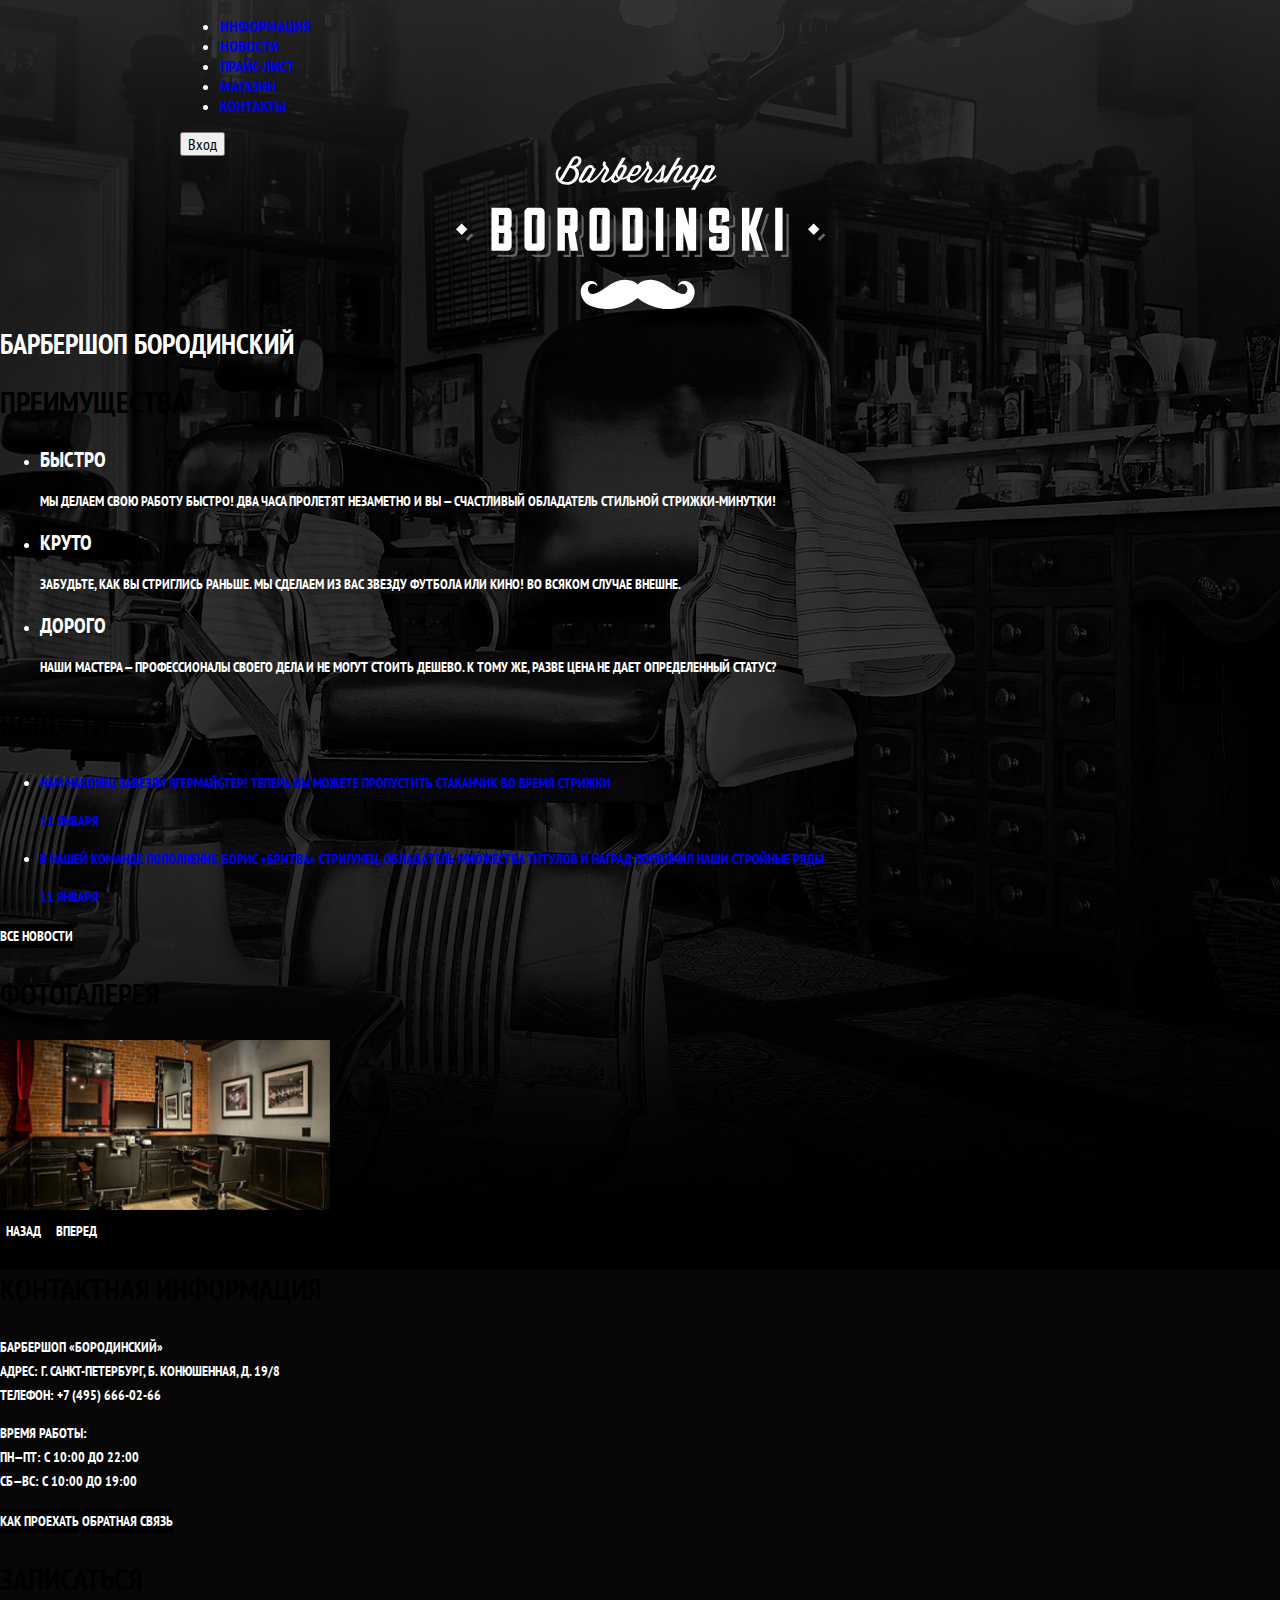
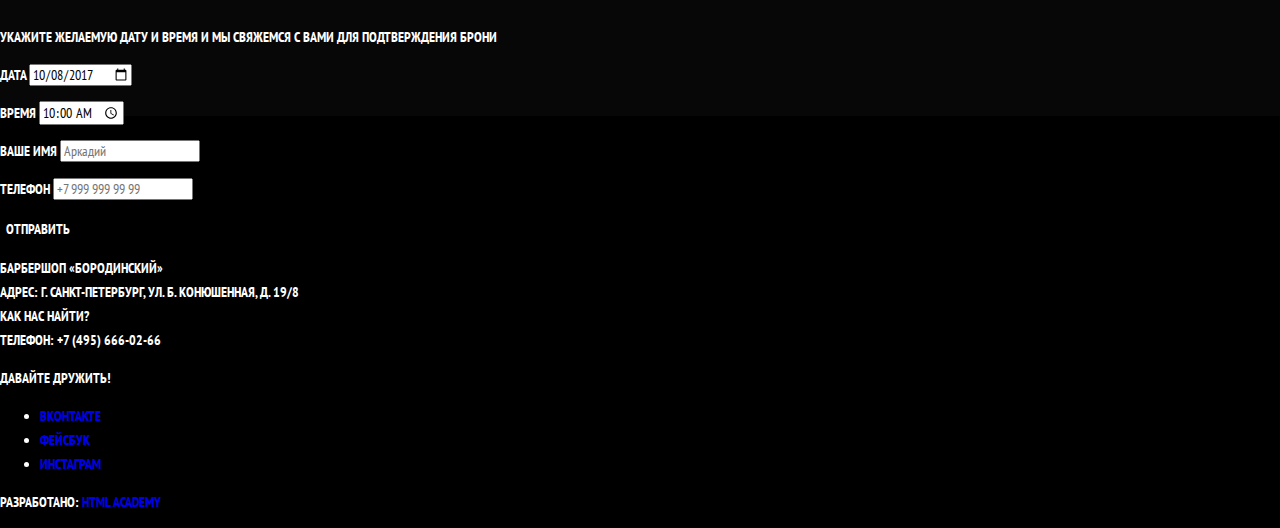
==== index.html @ 736f993c "Dont do anything almost" ====
<!DOCTYPE html>
<html lang="ru">

<head>
  <meta charset="UTF-8">
  <meta http-equiv="X-UA-Compatible" content="IE=edge">
  <meta name="viewport" content="width=device-width, initial-scale=1.0">
  <title>Барбершоп</title>
  <link rel="stylesheet" href="css/normalize.css">
  <link rel="stylesheet" href="css/fonts.css">
  <link rel="stylesheet" href="css/style.css">
</head>

<body>
  <header class="header">
    <nav class="nav">
      <a href="#" class="logo header__logo">
        <img src="img/index-logo.svg" alt="Логотип Бородинский" width="371" height="153">
      </a>
      <div class="header__wrapper">
        <div class="container">
          <ul class="nav__list">
            <li class="nav__item"><a href="#">Информация</a></li>
            <li class="nav__item"><a href="#">Новости</a></li>
            <li class="nav__item"><a href="#">Прайс-лист</a></li>
            <li class="nav__item"><a href="#">Магазин</a></li>
            <li class="nav__item"><a href="#">Контакты</a></li>
          </ul>
          <div class="enter">
            <button class="enter__button" type="button">Вход</button>
          </div>
        </div>
      </div>
    </nav>
  </header>

  <main>
    <h1>Барбершоп Бородинский</h1>
    <section class="advantages">
      <h2 class="title advantages__title">Преимущества</h2>
      <ul class="advantages__list">
        <li class="advantages__item">
          <h2 class="advantages__list-title">Быстро</h2>
          <p class="advantages__text">Мы делаем свою работу быстро! Два часа пролетят незаметно и вы — счастливый
            обладатель стильной стрижки-минутки! </p>
        </li>
        <li class="advantages__item">
          <h2 class="advantages__list-title">Круто</h2>
          <p class="advantages__text">Забудьте, как вы стриглись раньше. Мы сделаем из вас звезду футбола или кино! Во
            всяком случае внешне.</p>
        </li>
        <li class="advantages__item">
          <h2 class="advantages__list-title">Дорого</h2>
          <p class="advantages__text">Наши мастера — профессионалы своего дела и не могут стоить дешево. К тому же,
            разве цена
            не дает определенный статус? </p>
        </li>
      </ul>
    </section>
    <div class="wrapper">
      <section class="news">
        <h2 class="title news__title">Новости</h2>
        <ul class="news__list">
          <li class="news__item">
            <a href="#" class="news__link">
              <p>Нам наконец завезли ягермайстер! Теперь вы можете пропустить стаканчик во время стрижки</p>
              <time datetime="2022-01-11">11 Января</time>
            </a>
          </li>
          <li class="news__item">
            <a href="#" class="news__link">
              <p>В нашей команде пополнение, борис «бритва» стригунец, обладaтель множества титулов и наград пополнил
                наши стройные ряды</p>
              <time datetime="2022-01-11">11 Января</time>
            </a>
          </li>
        </ul>
        <a href="#" class="news__button button">Все новости</a>
      </section>

      <section class="photo">
        <h2 class="title photo__title">Фотогалерея</h2>
        <div class="photo__image">
          <img src="img/photo.jpg" alt="1-фотография" width="330" height="170">
        </div>
        <div class="photo__buttons">
          <button class="button">Назад</button>
          <button class="button">Вперед</button>
        </div>
      </section>
    </div>

    <div class="wrapper">
      <section class="contacts">
        <h2 class="title contacts__title">Контактная информация</h2>
        <p class="contacts__address">
          барбершоп «бородинский» <br>
          адрес: г. санкт-петербург, б. конюшенная, д. 19/8 <br>
          телефон: +7 (495) 666-02-66 <br>
        </p>
        <p class="contacts__time">
          время работы: <br>
          пн—пт: с 10:00 до 22:00 <br>
          сб—вс: с 10:00 до 19:00 <br>
        </p>
        <div class="contacts__buttons">
          <a href="#" class="button">Как проехать</a>
          <a href="#" class="button">Обратная связь</a>
        </div>
      </section>

      <section class="sign">
        <h2 class="title sign__title">Записаться</h2>
        <p class="sign__text">укажите желаемую дату и время и мы свяжемся
          с вами для подтверждения брони</p>
        <form class="sign__form" action="#" method="post">
          <p class="sign__date">
            <label for="sign-date">Дата</label>
            <input id="sign-date" type="date" value="2017-10-08" name="date">
          </p>
          <p class="sign__time">
            <label for="sign-time">Время</label>
            <input id="sign-time" type="time" value="10:00" name="time">
          </p>
          <p class="sign__name">
            <label for="sign-name">Ваше имя</label>
            <input id="sign-name" type="text" value="" placeholder="Аркадий" name="name">
          </p>
          <p class="sign__phone">
            <label for="sign-phone">Телефон</label>
            <input id="sign-phone" type="tel" value="" placeholder="+7 999 999 99 99" name="phone">
          </p>

        </form>
        <button class="sign__button button" type="submit">Отправить</button>
      </section>
    </div>
  </main>

  <footer class="main-foot">
    <p class="main-foot__address">
      барбершоп «бородинский»<br>
      адрес: г. санкт-петербург, ул. б. конюшенная, д. 19/8<br>
      как нас найти?<br>
      телефон: +7 (495) 666-02-66
    </p>

    <div class="main-foot__social">
      <p>Давайте дружить!</p>
      <ul class="social">
        <li class="social__item"><a href="#">Вконтакте</a></li>
        <li class="social__item"><a href="#">Фейсбук</a></li>
        <li class="social__item"><a href="#">Инстаграм</a></li>
      </ul>
    </div>

    <p class="main-foot__made">
      <span>Разработано:</span>
      <a href="#">Html academy</a>
    </p>
  </footer>
</body>

</html>
---- css/fonts.css ----
/* pt-sans-narrow-regular - latin_cyrillic */
@font-face {
  font-family: 'PT Sans Narrow';
  font-style: normal;
  font-weight: 400;
  src: local(''),
       url('../fonts/pt-sans-narrow-v17-latin_cyrillic-regular.woff2') format('woff2'), /* Chrome 26+, Opera 23+, Firefox 39+ */
       url('../fonts/pt-sans-narrow-v17-latin_cyrillic-regular.woff') format('woff'); /* Chrome 6+, Firefox 3.6+, IE 9+, Safari 5.1+ */
}

/* pt-sans-narrow-700 - latin_cyrillic */
@font-face {
  font-family: 'PT Sans Narrow';
  font-style: normal;
  font-weight: 700;
  src: local(''),
       url('../fonts/pt-sans-narrow-v17-latin_cyrillic-700.woff2') format('woff2'), /* Chrome 26+, Opera 23+, Firefox 39+ */
       url('../fonts/pt-sans-narrow-v17-latin_cyrillic-700.woff') format('woff'); /* Chrome 6+, Firefox 3.6+, IE 9+, Safari 5.1+ */
}

/* roboto-regular - latin_cyrillic */
@font-face {
  font-family: 'Roboto';
  font-style: normal;
  font-weight: 400;
  src: local(''),
       url('../fonts/roboto-v30-latin_cyrillic-regular.woff2') format('woff2'), /* Chrome 26+, Opera 23+, Firefox 39+ */
       url('../fonts/roboto-v30-latin_cyrillic-regular.woff') format('woff'); /* Chrome 6+, Firefox 3.6+, IE 9+, Safari 5.1+ */
}
---- css/style.css ----
html {
  box-sizing: border-box;
}

*,
*::after,
*::before {
  box-sizing: inherit;
}

img {
  max-width: 100%;
}

.visually-hidden {
  position: absolute;
  width: 1px;
  height: 1px;
  margin: -1px;
  border: 0;
  padding: 0;
  white-space: nowrap;
  clip-path: inset(100%);
  clip: rect(0 0 0 0);
  overflow: hidden;
}

body {
  padding: 0;
  margin: 0;

  font-family: "PT Sans Narrow", Arial, sans-serif;
  font-weight: 700;
  text-transform: uppercase;
  font-size: 14px;
  line-height: 24px;
  color: #ffffff;
  
  background-color: #000000;
  background-image: url('../img/bg.jpg');
  background-repeat: no-repeat;
  background-position: top center;
}

.button {
  color: #ffffff;
  background-color: #000000;
  text-align: center;
  vertical-align: middle;
  display: inline-block;

  font: inherit;
  text-transform: uppercase;
  border: none;

  transition: 0.2s;
}

.button:active,
.button:hover,
.button:focus {
  background-color: #663D15;
}

a {
  text-decoration: none;
}

.title {
  font-size: 30px;
  line-height: 42px;
  color: #000000;
}

.container {
  width: 940px;
  margin: 0 auto;
  padding: 0 10px;
}

.nav {
  display: flex;
  flex-direction: column;
  width: 100%;
  align-items: center;

  color: #ffffff;
  font-size: 16px;
  line-height: 20px;
}

.logo {
  order: 1;
}

.header__wrapper {
  width: 100%;
}
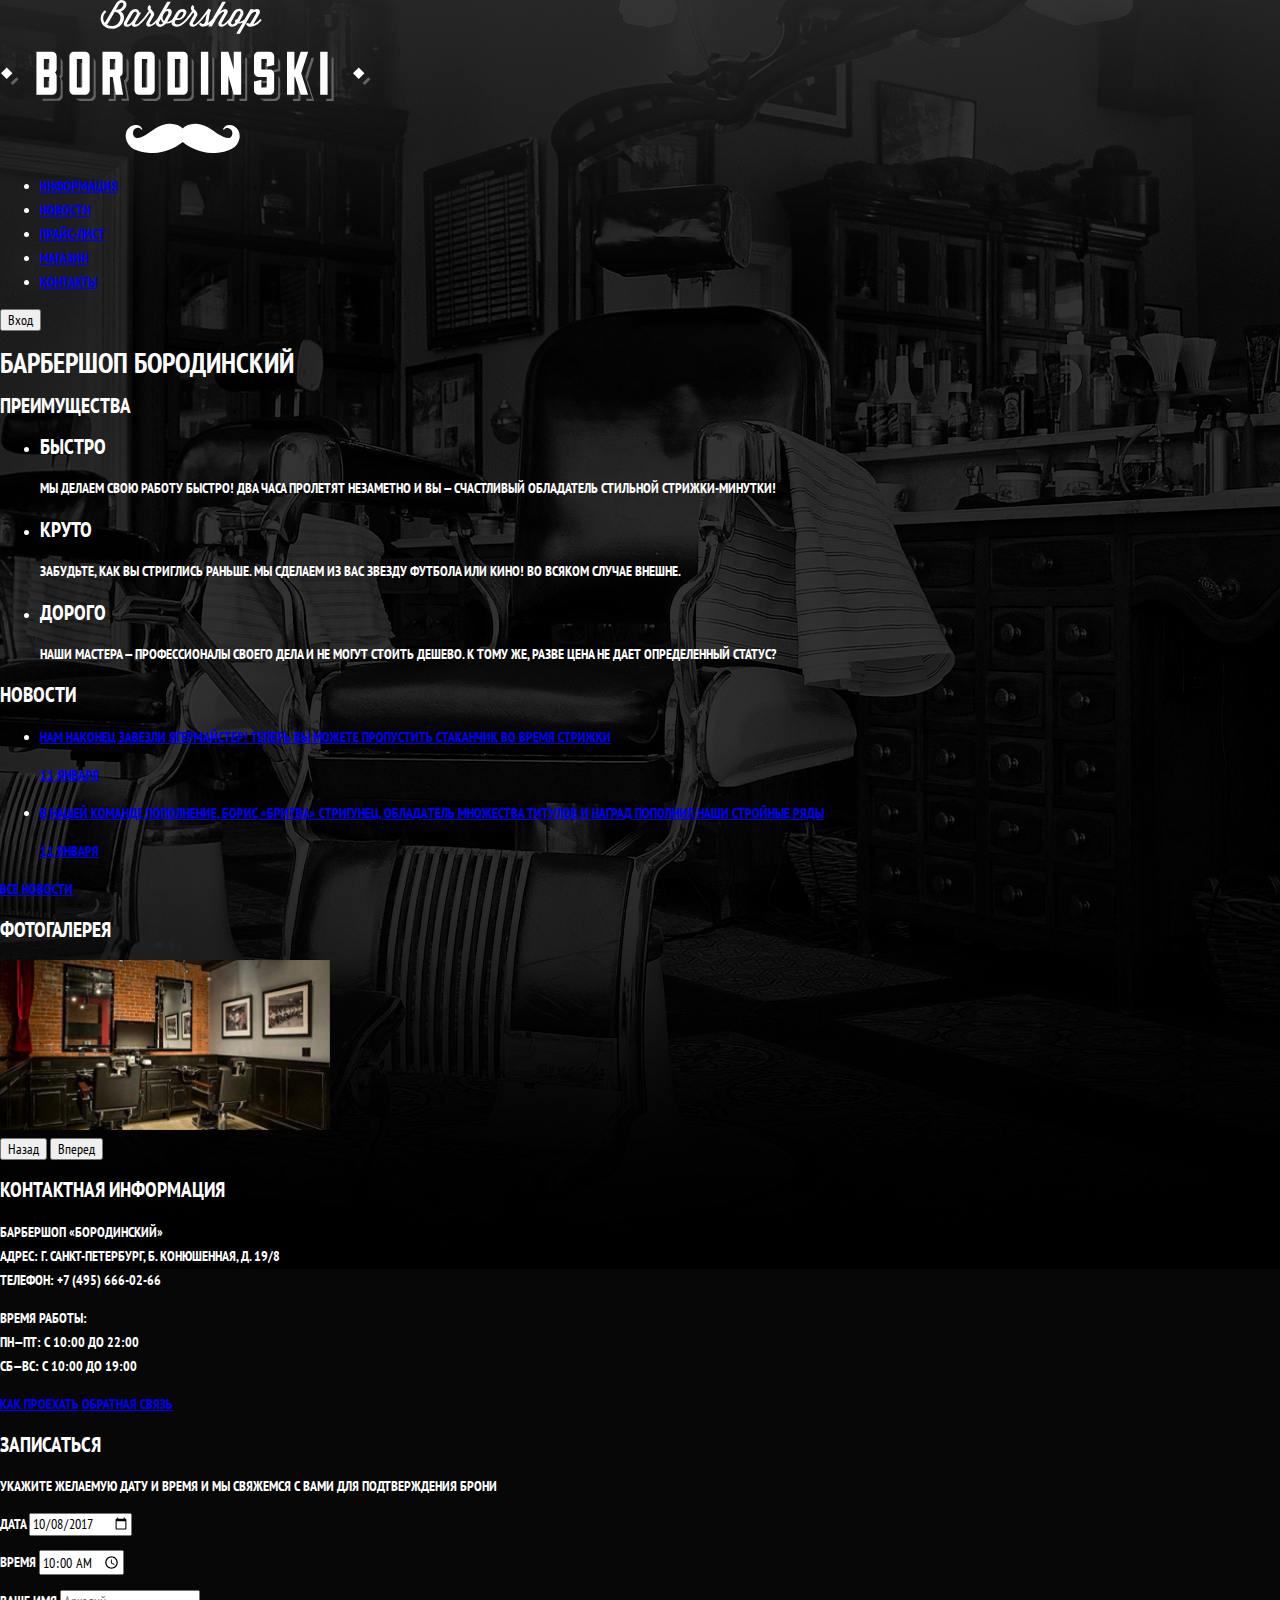
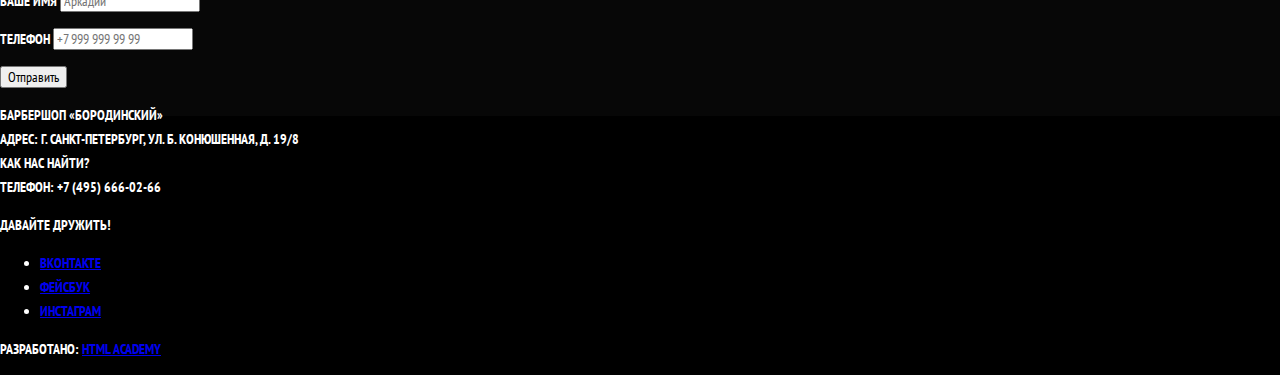
==== commit fbf20e54: "Clear header css cause it was really bad" ====
--- a/index.html
+++ b/index.html
@@ -27,7 +27,7 @@
             <li class="nav__item"><a href="#">Контакты</a></li>
           </ul>
           <div class="enter">
-            <button class="enter__button" type="button">Вход</button>
+            <button class="enter__button button" type="button">Вход</button>
           </div>
         </div>
       </div>
--- a/css/style.css
+++ b/css/style.css
@@ -40,59 +40,4 @@
   background-image: url('../img/bg.jpg');
   background-repeat: no-repeat;
   background-position: top center;
-}
-
-.button {
-  color: #ffffff;
-  background-color: #000000;
-  text-align: center;
-  vertical-align: middle;
-  display: inline-block;
-
-  font: inherit;
-  text-transform: uppercase;
-  border: none;
-
-  transition: 0.2s;
-}
-
-.button:active,
-.button:hover,
-.button:focus {
-  background-color: #663D15;
-}
-
-a {
-  text-decoration: none;
-}
-
-.title {
-  font-size: 30px;
-  line-height: 42px;
-  color: #000000;
-}
-
-.container {
-  width: 940px;
-  margin: 0 auto;
-  padding: 0 10px;
-}
-
-.nav {
-  display: flex;
-  flex-direction: column;
-  width: 100%;
-  align-items: center;
-
-  color: #ffffff;
-  font-size: 16px;
-  line-height: 20px;
-}
-
-.logo {
-  order: 1;
-}
-
-.header__wrapper {
-  width: 100%;
 }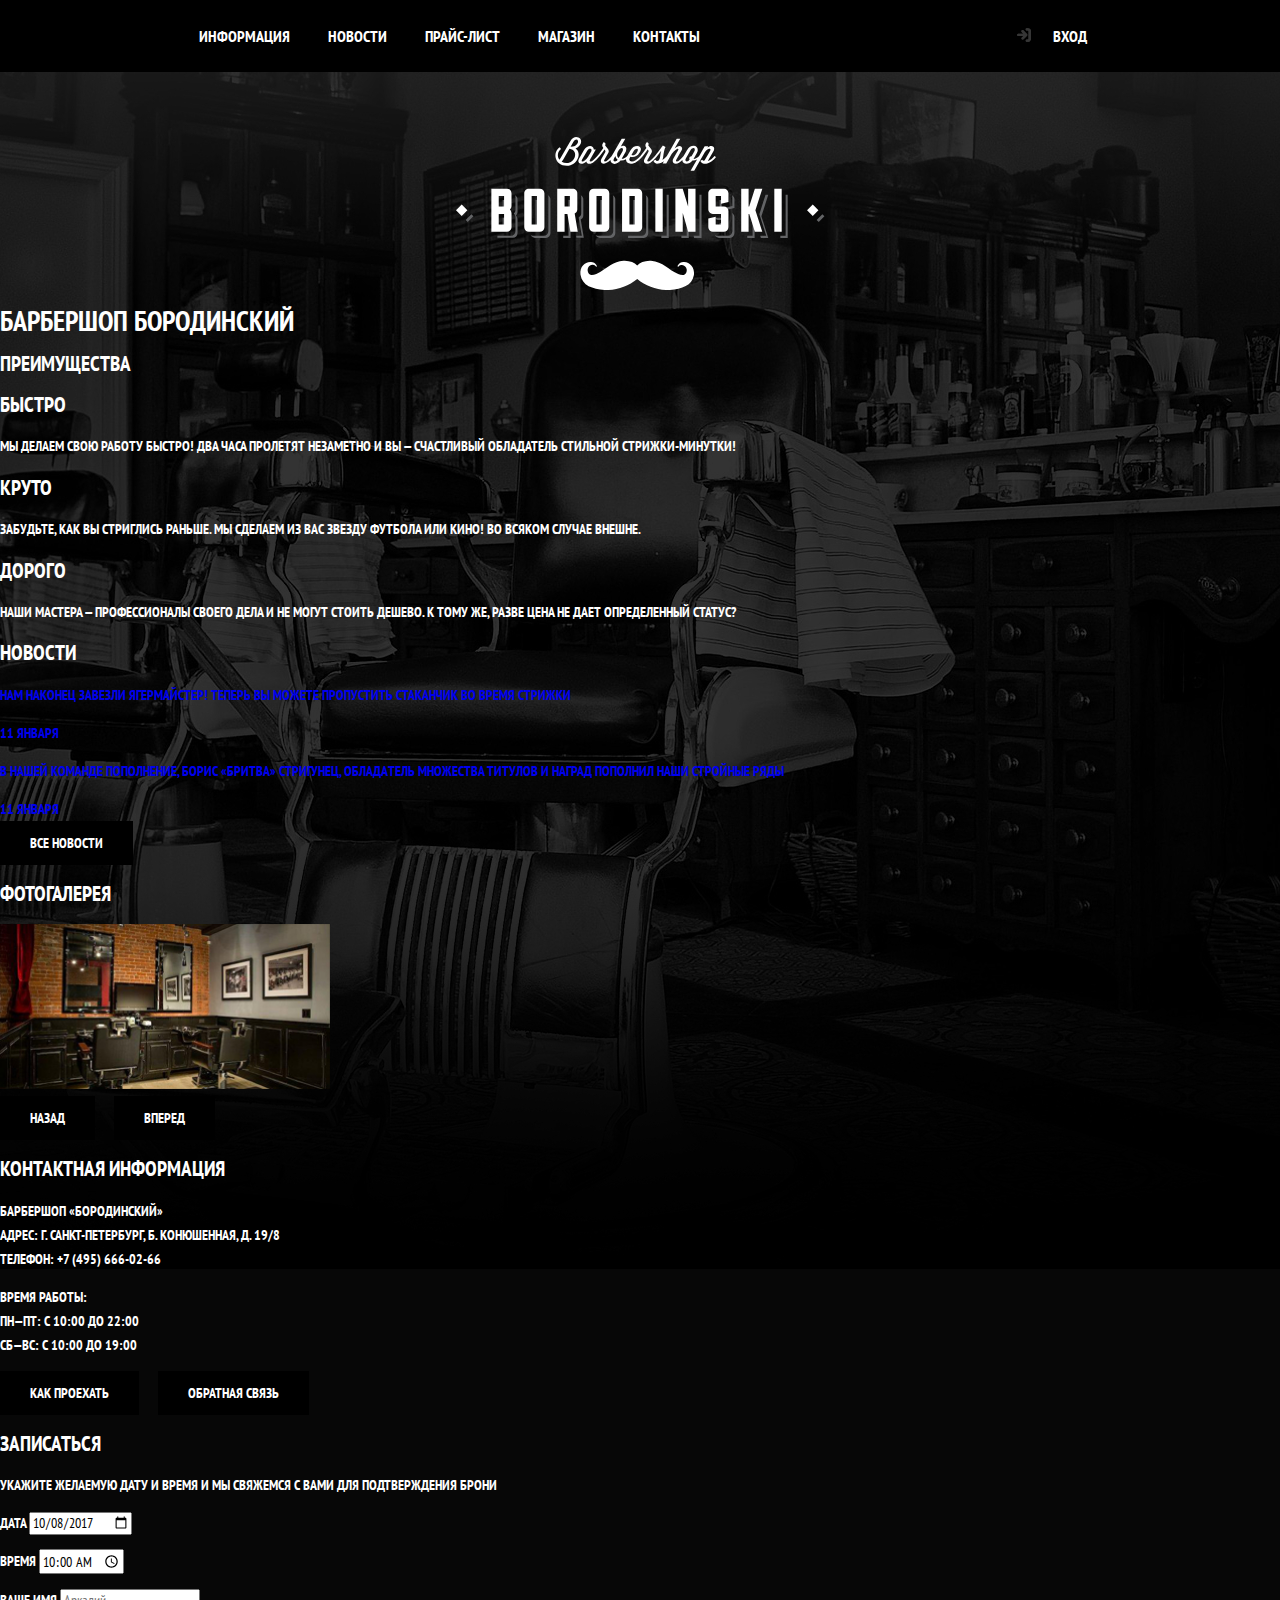
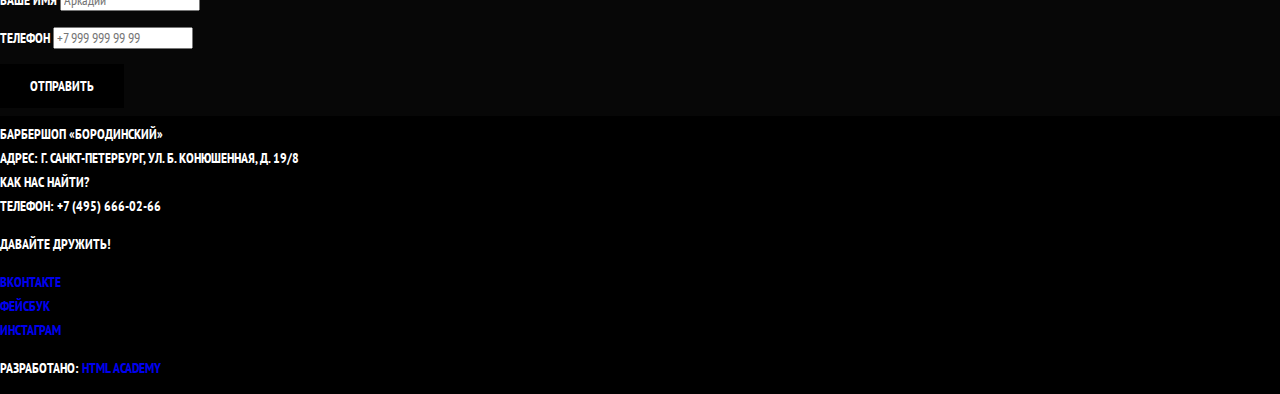
==== commit a554eb1f: "Finished css of header" ====
--- a/index.html
+++ b/index.html
@@ -27,7 +27,7 @@
             <li class="nav__item"><a href="#">Контакты</a></li>
           </ul>
           <div class="enter">
-            <button class="enter__button button" type="button">Вход</button>
+            <a class="enter__button button" href="#">Вход</a>
           </div>
         </div>
       </div>
--- a/css/style.css
+++ b/css/style.css
@@ -10,6 +10,7 @@
 
 img {
   max-width: 100%;
+  height: auto;
 }
 
 .visually-hidden {
@@ -40,4 +41,120 @@
   background-image: url('../img/bg.jpg');
   background-repeat: no-repeat;
   background-position: top center;
+}
+
+ul {
+  margin: 0;
+  padding: 0;
+  list-style: none;
+}
+
+a {
+  text-decoration: none;
+}
+
+.container {
+  width: 940px;
+  padding: 0 10px;
+  margin: 0 auto;
+}
+
+.button {
+  display: inline-block;
+  padding: 10px 30px;
+  margin-right: 16px;
+
+  font: inherit;
+  text-align: center;
+  text-transform: inherit;
+  vertical-align: middle;
+  border: none;
+
+  background-color: #000000;
+  color: #ffffff;
+  cursor: pointer;
+}
+
+.nav {
+  display: flex;
+  flex-direction: column;
+  align-items: center;
+
+  font-size: 16px;
+  line-height: 20px;
+  color: #ffffff;
+}
+.logo {
+  order: 2;
+}
+.header__logo {
+  width: 370px;
+  height: 153px;
+}
+.header__wrapper {
+  width: 100%;
+  margin-bottom: 65px;
+  background-color: #000000;
+}
+
+.header__wrapper a {
+  display: block;
+  padding: 26px 19px;
+
+  color: #ffffff;
+}
+
+.header__wrapper a:active,
+.header__wrapper a:focus,
+.header__wrapper a:hover {
+  background-color: rgba(255,255,255,0.1);
+
+  transition: 0.2s;
+}
+
+.header__wrapper .container {
+  display: flex;
+  justify-content: space-between;
+}
+
+.nav__list {
+  width: 660px;
+  display: flex;
+  
+}
+
+.enter {
+  width: 100px;
+  text-align: right;
+}
+
+.enter .enter__button {
+  position: relative;
+  padding: 26px 16px;
+  padding-left: 40px;
+  margin-right: 0;
+  padding-right: 0;
+}
+
+.enter__button::before {
+  content: '';
+  position: absolute;
+  left: 17px;
+  top: 50%;
+  margin-top: -8px;
+  width: 14px;
+  height: 15px;
+
+  background-image: url('../img/enter.svg');
+  background-repeat: no-repeat;
+  background-position: 0 0;
+
+  opacity: 0.7;
+}
+
+.enter__button:hover::before,
+.enter__button:focus::before,
+.enter__button:active::before {
+  opacity: 1;
+  transition: 0.2s;
 }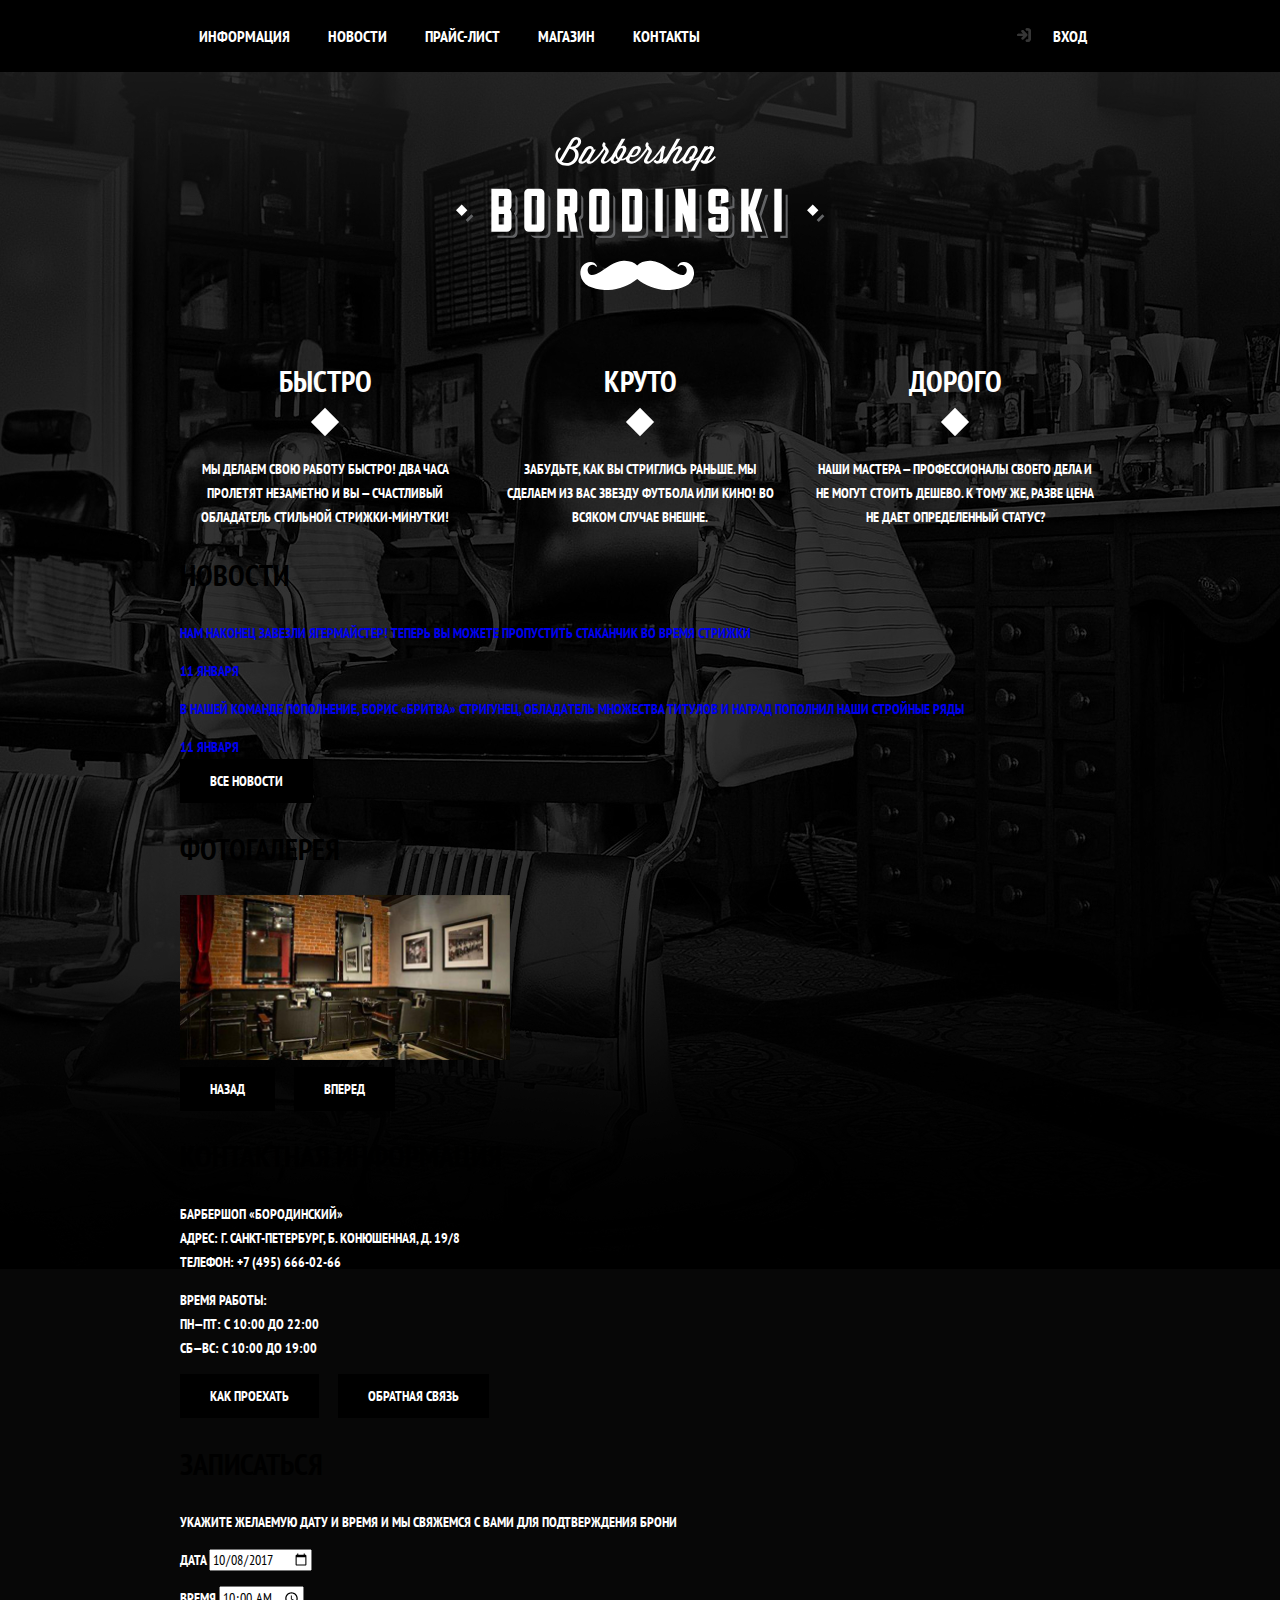
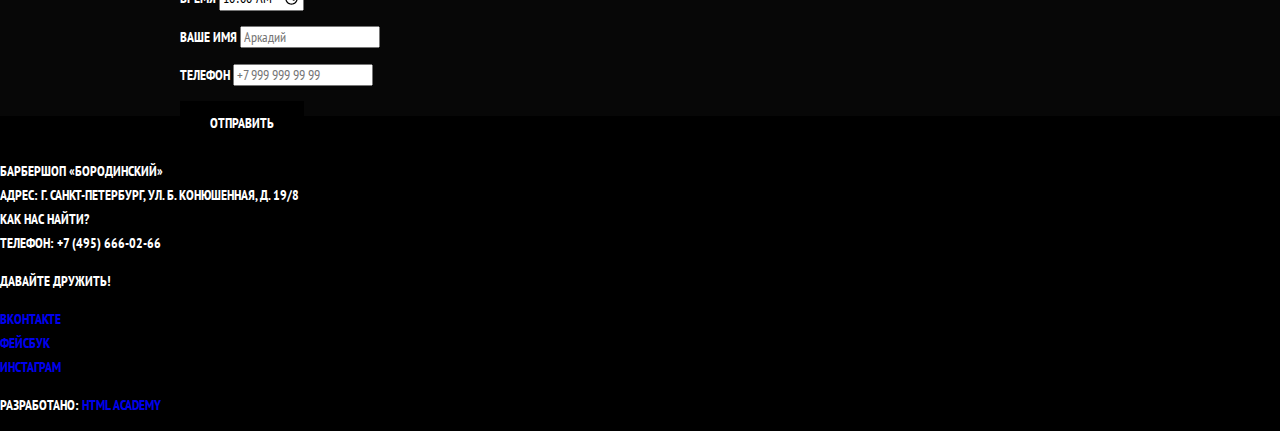
==== commit 06aeeb60: "Finished advantages css of index.html" ====
--- a/index.html
+++ b/index.html
@@ -11,7 +11,7 @@
   <link rel="stylesheet" href="css/style.css">
 </head>
 
-<body>
+<body class="index-page">
   <header class="header">
     <nav class="nav">
       <a href="#" class="logo header__logo">
@@ -34,23 +34,23 @@
     </nav>
   </header>
 
-  <main>
-    <h1>Барбершоп Бородинский</h1>
+  <main class="container">
+    <h1 class="visually-hidden">Барбершоп Бородинский</h1>
     <section class="advantages">
-      <h2 class="title advantages__title">Преимущества</h2>
+      <h2 class="title advantages__title visually-hidden">Преимущества</h2>
       <ul class="advantages__list">
         <li class="advantages__item">
-          <h2 class="advantages__list-title">Быстро</h2>
+          <h3 class="advantages__list-title title">Быстро</h3>
           <p class="advantages__text">Мы делаем свою работу быстро! Два часа пролетят незаметно и вы — счастливый
             обладатель стильной стрижки-минутки! </p>
         </li>
         <li class="advantages__item">
-          <h2 class="advantages__list-title">Круто</h2>
+          <h3 class="advantages__list-title title">Круто</h3>
           <p class="advantages__text">Забудьте, как вы стриглись раньше. Мы сделаем из вас звезду футбола или кино! Во
             всяком случае внешне.</p>
         </li>
         <li class="advantages__item">
-          <h2 class="advantages__list-title">Дорого</h2>
+          <h3 class="advantages__list-title title">Дорого</h3>
           <p class="advantages__text">Наши мастера — профессионалы своего дела и не могут стоить дешево. К тому же,
             разве цена
             не дает определенный статус? </p>
--- a/css/style.css
+++ b/css/style.css
@@ -75,6 +75,16 @@
   cursor: pointer;
 }
 
+.title {
+  font-size: 30px;
+  line-height: 42px;
+  color: #000000;
+}
+
+.index-page .header {
+  margin-bottom: 70px;
+}
+
 .nav {
   display: flex;
   flex-direction: column;
@@ -120,7 +130,7 @@
 .nav__list {
   width: 660px;
   display: flex;
-  
+  flex-wrap: wrap;
 }
 
 .enter {
@@ -157,4 +167,44 @@
 .enter__button:active::before {
   opacity: 1;
   transition: 0.2s;
+}
+
+/* ADVANTAGES */
+
+.advantages {
+  text-align: center;
+}
+
+.advantages__list {
+  display: flex;
+  justify-content: space-between;
+}
+.advantages__item {
+  width: 290px;
+  padding: 0 5px;
+}
+.advantages__list-title {
+  position: relative;
+  margin: 0;
+  margin-bottom: 55px;
+  color: #ffffff;
+}
+
+.advantages__list-title::before {
+  content: '';
+  position: absolute;
+  bottom: -30px;
+  left: 50%;
+
+  width: 20px;
+  height: 20px;
+  margin-left: -10px;
+  margin-top: -10px;
+  
+  background-color: #ffffff;
+  transform: rotate(-45deg);
+}
+
+.advantages__text {
+  margin: 0;
 }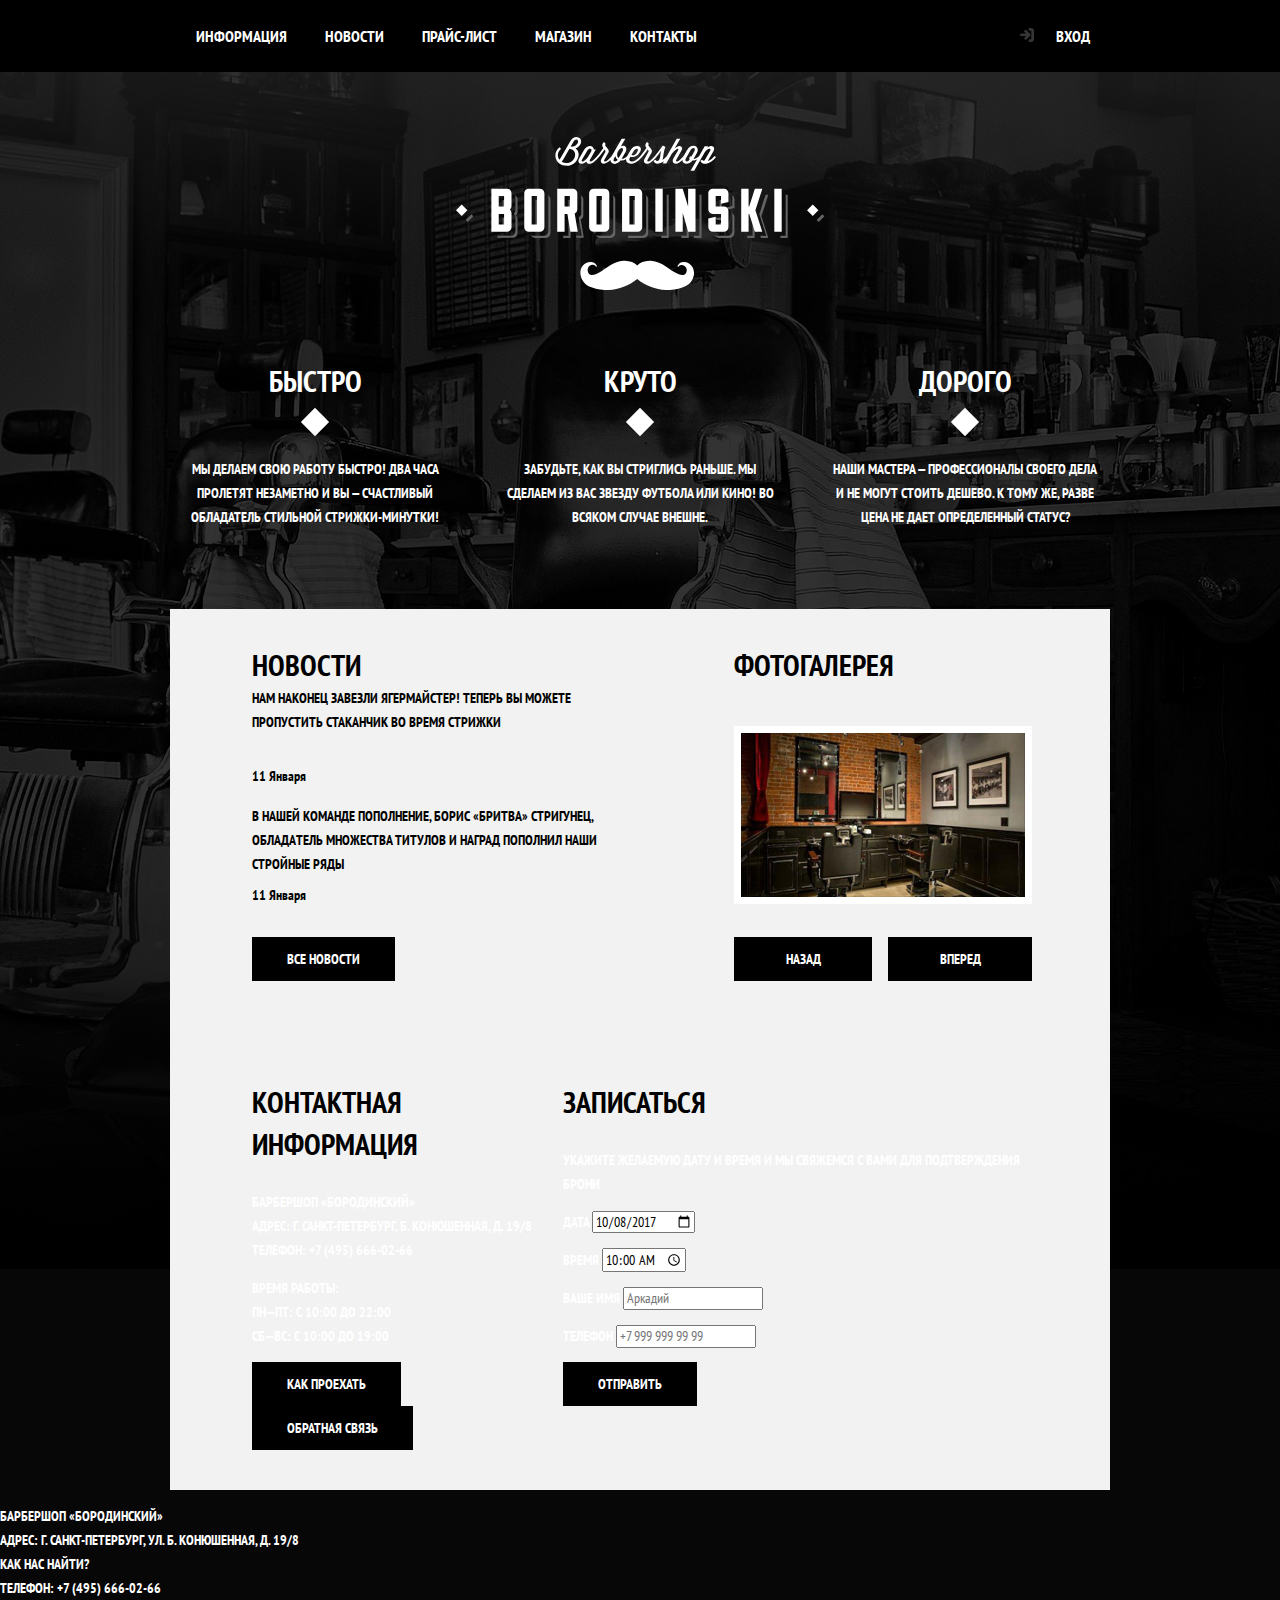
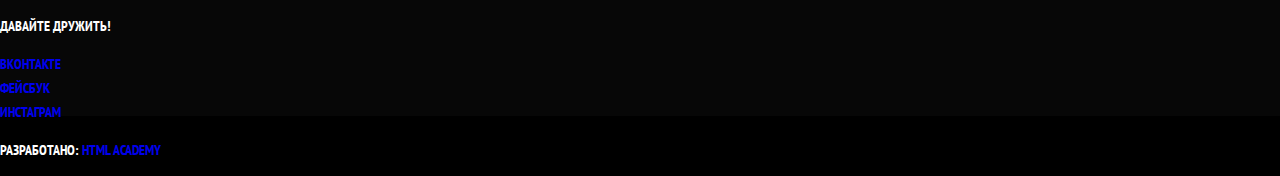
==== commit 4ae4586f: "Finished photo css" ====
--- a/index.html
+++ b/index.html
@@ -81,7 +81,7 @@
       <section class="photo">
         <h2 class="title photo__title">Фотогалерея</h2>
         <div class="photo__image">
-          <img src="img/photo.jpg" alt="1-фотография" width="330" height="170">
+          <img src="img/photo.jpg" alt="1-фотография" width="285" height="165">
         </div>
         <div class="photo__buttons">
           <button class="button">Назад</button>
--- a/css/style.css
+++ b/css/style.css
@@ -54,14 +54,14 @@
 }
 
 .container {
-  width: 940px;
+  width: 960px;
   padding: 0 10px;
   margin: 0 auto;
 }
 
 .button {
   display: inline-block;
-  padding: 10px 30px;
+  padding: 10px 35px;
   margin-right: 16px;
 
   font: inherit;
@@ -73,6 +73,18 @@
   background-color: #000000;
   color: #ffffff;
   cursor: pointer;
+
+  transition: 0.2s;
+}
+
+.button:last-child {
+  margin-right: 0;
+}
+
+.button:hover,
+.button:active,
+.button:focus {
+  background-color: #663D15;
 }
 
 .title {
@@ -123,6 +135,8 @@
 }
 
 .header__wrapper .container {
+  padding-left: 17px;
+  padding-right: 17px;
   display: flex;
   justify-content: space-between;
 }
@@ -173,6 +187,7 @@
 
 .advantages {
   text-align: center;
+  margin-bottom: 80px;
 }
 
 .advantages__list {
@@ -181,7 +196,7 @@
 }
 .advantages__item {
   width: 290px;
-  padding: 0 5px;
+  padding: 0 10px;
 }
 .advantages__list-title {
   position: relative;
@@ -207,4 +222,88 @@
 
 .advantages__text {
   margin: 0;
-}+}
+
+/* NEWS */
+
+.wrapper {
+  display: flex;
+  justify-content: space-between;
+  padding: 35px 78px 40px 82px;
+  background-color: #f2f2f2;
+}
+
+.news__title {
+  margin: 0;
+}
+
+.news {
+  width: 380px;
+}
+
+.news__list {
+  margin-bottom: 30px;
+}
+
+.news__item {
+  margin-bottom: 16px;
+}
+
+.news__link {
+  color: #000000;
+}
+
+.news__link:active,
+.news__link:hover,
+.news__link:focus {
+  color: #663D15;
+}
+
+.news__link p {
+  margin: 0;
+  margin-bottom: 7px
+}
+
+.news__item:first-child p {
+  margin-bottom: 30px;
+}
+
+.news__link time {
+  text-transform: none;
+}
+
+.photo {
+  width: 298px;
+  min-height: 330px;
+  position: relative;
+}
+
+.photo__title {
+  margin: 0;
+  margin-bottom: 40px;
+}
+.photo__image {
+  margin: 0;
+
+  text-align: center;
+    
+  background-color: #cccccc;
+  border: 7px solid #ffffff;
+}
+
+.photo__image img {
+  vertical-align: top;
+  height: 164px;
+  width: 286px;
+}
+
+.photo__buttons {
+  position: absolute;
+  width: 100%;
+  bottom: 0;
+  display: flex;
+  justify-content: space-between;
+}
+.button {
+  flex-grow: 1;
+}
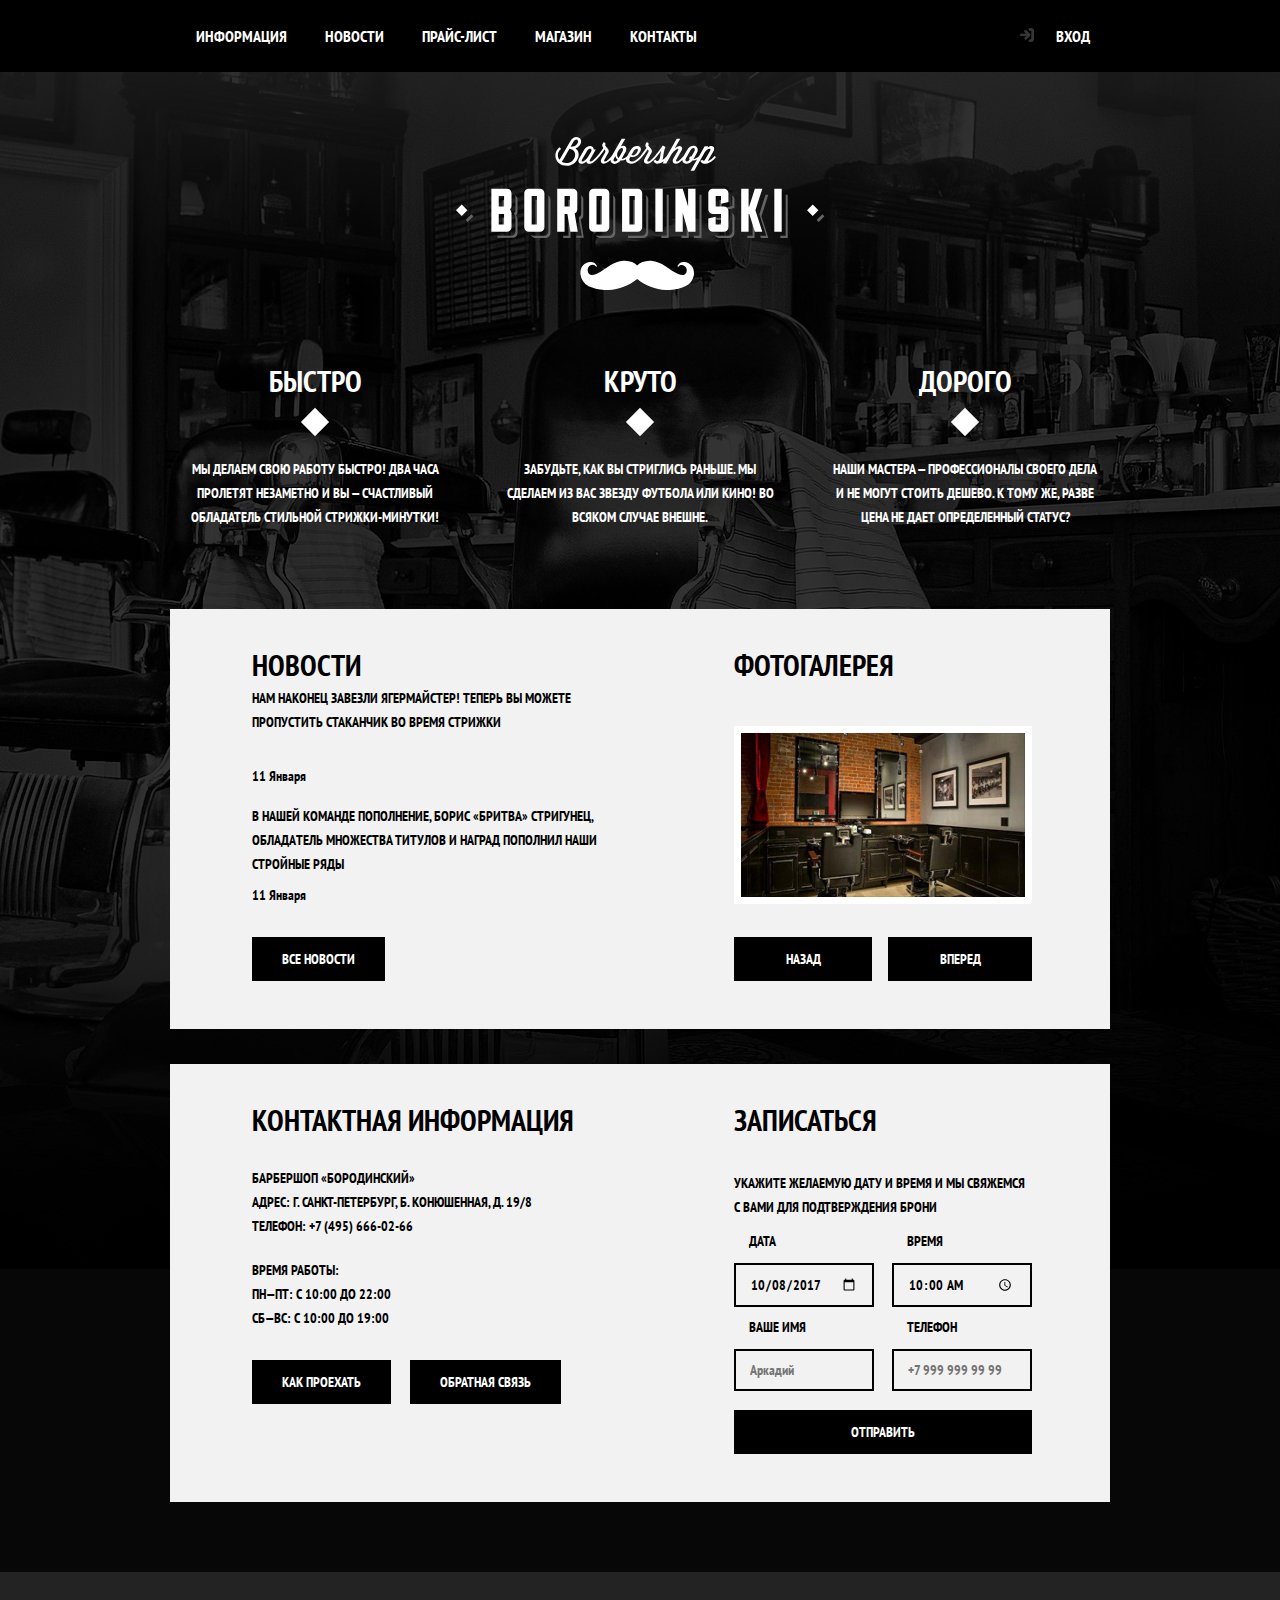
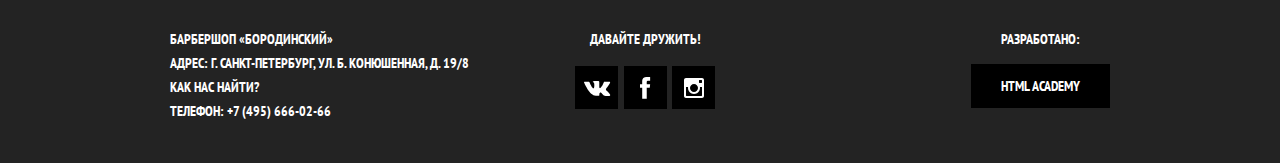
==== commit f3628afa: "Finished index.html, index.css" ====
--- a/index.html
+++ b/index.html
@@ -138,26 +138,40 @@
   </main>
 
   <footer class="main-foot">
-    <p class="main-foot__address">
-      барбершоп «бородинский»<br>
-      адрес: г. санкт-петербург, ул. б. конюшенная, д. 19/8<br>
-      как нас найти?<br>
-      телефон: +7 (495) 666-02-66
-    </p>
+    <div class="container">
+      <p class="main-foot__address">
+        барбершоп «бородинский»<br>
+        адрес: г. санкт-петербург, ул. б. конюшенная, д. 19/8<br>
+        как нас найти?<br>
+        телефон: +7 (495) 666-02-66
+      </p>
 
-    <div class="main-foot__social">
-      <p>Давайте дружить!</p>
-      <ul class="social">
-        <li class="social__item"><a href="#">Вконтакте</a></li>
-        <li class="social__item"><a href="#">Фейсбук</a></li>
-        <li class="social__item"><a href="#">Инстаграм</a></li>
-      </ul>
+      <div class="main-foot__social">
+        <p>Давайте дружить!</p>
+        <ul class="social">
+          <li class="social__item"><a href="#">
+            <svg width="28" height="16" viewBox="0 0 28 16" fill="none" xmlns="http://www.w3.org/2000/svg">
+              <path d="M27.0001 14.47L26.9101 14.3C26.1954 13.1778 25.3193 12.1669 24.3101 11.3C23.7301 10.7467 23.3634 10.3733 23.2101 10.18C22.886 9.87685 22.8005 9.39637 23.0001 9.00001C23.3431 8.36548 23.752 7.76886 24.2201 7.22001L25.1001 6.06001C26.6667 3.97335 27.3334 2.64001 27.1001 2.06001L27.0001 1.94001C26.8909 1.82939 26.7519 1.75294 26.6001 1.72001C26.3131 1.66044 26.017 1.66044 25.7301 1.72001H21.8101C21.7217 1.69576 21.6284 1.69576 21.5401 1.72001H21.2401C21.1824 1.75772 21.1316 1.80508 21.0901 1.86001C21.0316 1.93255 20.9844 2.01345 20.9501 2.10001C20.542 3.15571 20.0539 4.17868 19.4901 5.16001C19.1567 5.72001 18.8467 6.20668 18.5601 6.62001C18.3488 6.94237 18.1114 7.24674 17.8501 7.53001C17.6881 7.69879 17.5143 7.85586 17.3301 8.00001C17.1767 8.12001 17.0601 8.17001 16.9801 8.15001L16.7501 8.10001C16.6203 8.01823 16.5136 7.90463 16.4401 7.77001C16.3541 7.60489 16.2998 7.42512 16.2801 7.24001V2.60001C16.3005 2.39385 16.3005 2.18617 16.2801 1.98001C16.2495 1.82869 16.2026 1.68114 16.1401 1.54001C16.0822 1.40424 15.9846 1.28918 15.8601 1.21001C15.7172 1.12612 15.5619 1.06536 15.4001 1.03001C14.7927 0.957852 14.1795 0.9478 13.5701 1.00001C12.4756 0.909242 11.3739 1.02111 10.3201 1.33001C10.1232 1.43392 9.94701 1.57286 9.80006 1.74001C9.63339 1.94001 9.61006 2.05001 9.73006 2.07001C10.1806 2.10172 10.5991 2.31457 10.8901 2.66001L10.9701 2.82001C11.0598 3.02112 11.1237 3.23281 11.1601 3.45001C11.2266 3.77962 11.2667 4.11402 11.2801 4.45001C11.3256 5.01576 11.3256 5.58426 11.2801 6.15001C11.2334 6.62335 11.1901 6.99001 11.1501 7.25001C11.1227 7.4712 11.062 7.68698 10.9701 7.89001C10.9231 7.99329 10.8697 8.09349 10.8101 8.19001L10.7401 8.26001C10.6223 8.30657 10.4967 8.33032 10.3701 8.33001C10.2013 8.3134 10.0413 8.2473 9.91006 8.14001C9.70371 7.98916 9.51576 7.81464 9.35006 7.62001C9.10513 7.32848 8.8844 7.01745 8.69006 6.69001C8.44339 6.29001 8.19006 5.81668 7.93006 5.27001L7.71006 4.88001C7.57672 4.62668 7.39006 4.25668 7.15006 3.77001C6.91006 3.28335 6.70339 2.80668 6.53006 2.34001C6.46866 2.1625 6.35327 2.00865 6.20006 1.90001H6.13006C6.06496 1.83618 5.99083 1.78227 5.91006 1.74001C5.81042 1.69849 5.70644 1.6683 5.60006 1.65001L1.87006 1.68001C1.58816 1.65377 1.30834 1.74825 1.10006 1.94001L1.00006 2.00001C0.981427 2.07216 0.981427 2.14786 1.00006 2.22001C1.00473 2.34709 1.03181 2.47235 1.08006 2.59001C1.62672 3.88335 2.22006 5.12335 2.86006 6.31001C3.50006 7.49668 4.05339 8.45335 4.52006 9.18001C4.99339 9.90668 5.48672 10.5933 6.00006 11.24C6.51339 11.8867 6.84672 12.3 7.00006 12.48L7.37006 12.89L7.71006 13.22C8.02238 13.5059 8.35675 13.7667 8.71006 14C9.16113 14.3236 9.6284 14.624 10.1101 14.9C10.6737 15.2151 11.2752 15.457 11.9001 15.62C12.5503 15.8019 13.2259 15.8762 13.9001 15.84H15.4701C15.739 15.8332 15.9958 15.7262 16.1901 15.54L16.2401 15.47C16.2857 15.3922 16.3194 15.3079 16.3401 15.22C16.3567 15.0972 16.3567 14.9728 16.3401 14.85C16.3286 14.4977 16.3589 14.1453 16.4301 13.8C16.4743 13.5541 16.5517 13.3152 16.6601 13.09C16.7372 12.9436 16.8349 12.8089 16.9501 12.69C17.0178 12.6138 17.0951 12.5465 17.1801 12.49H17.2901C17.5656 12.4295 17.8534 12.5079 18.0601 12.7C18.3691 12.9271 18.648 13.1925 18.8901 13.49C19.1501 13.8033 19.4601 14.1533 19.8201 14.54C20.1224 14.8638 20.4576 15.1553 20.8201 15.41L21.0901 15.57C21.3142 15.6973 21.5525 15.798 21.8001 15.87C22.0434 15.9572 22.3049 15.9813 22.5601 15.94L26.0401 15.89C26.317 15.9045 26.5929 15.8459 26.8401 15.72C26.9965 15.6446 27.1181 15.5122 27.1801 15.35C27.2137 15.1985 27.2137 15.0415 27.1801 14.89C27.16 14.7667 27.1264 14.646 27.0801 14.53L27.0001 14.47Z" fill="white"/>
+            </svg>              
+          </a></li>
+          <li class="social__item"><a href="#">
+            <svg width="11" height="23" viewBox="0 0 11 23" fill="none" xmlns="http://www.w3.org/2000/svg">
+              <path d="M3.34 2.11998C4.23093 1.36969 5.36559 0.971317 6.53 0.999981H10.14V4.80998H7.81C7.29395 4.78728 6.83536 5.13648 6.72 5.63998V8.18998H10.14C10.06 9.41998 9.9 10.64 9.73 11.86H6.73V22.73H2.21V11.86H0V8.20998H2.19V4.65998C2.24059 3.6989 2.65115 2.79209 3.34 2.11998Z" fill="white"/>
+            </svg>              
+          </a></li>
+          <li class="social__item"><a href="#">
+            <svg width="20" height="20" viewBox="0 0 20 20" fill="none" xmlns="http://www.w3.org/2000/svg">
+              <path fill-rule="evenodd" clip-rule="evenodd" d="M2 0H18C19.1046 0 20 0.89543 20 2V18C20 19.1046 19.1046 20 18 20H2C0.89543 20 0 19.1046 0 18V2C0 0.89543 0.89543 0 2 0ZM14 10C14 7.79086 12.2091 6 10 6C7.79086 6 6 7.79086 6 10C6 12.2091 7.79086 14 10 14C12.2091 14 14 12.2091 14 10ZM2.5 18C2.36485 18.0089 2.23241 17.9591 2.13663 17.8634C2.04086 17.7676 1.99106 17.6352 2 17.5V9H4.1C4.01731 9.32654 3.98361 9.66355 4 10C4 12.1436 5.14359 14.1244 7 15.1962C8.85641 16.268 11.1436 16.268 13 15.1962C14.8564 14.1244 16 12.1436 16 10C16.0164 9.66355 15.9827 9.32654 15.9 9H18V17.5C18.0089 17.6352 17.9591 17.7676 17.8634 17.8634C17.7676 17.9591 17.6352 18.0089 17.5 18H2.5ZM17.8634 4.86337C17.9591 4.76759 18.0089 4.63515 18 4.5V2.5C18.0089 2.36485 17.9591 2.23241 17.8634 2.13663C17.7676 2.04086 17.6352 1.99106 17.5 2H15.5C15.3648 1.99106 15.2324 2.04086 15.1366 2.13663C15.0409 2.23241 14.9911 2.36485 15 2.5V4.5C14.9911 4.63515 15.0409 4.76759 15.1366 4.86337C15.2324 4.95914 15.3648 5.00894 15.5 5H17.5C17.6352 5.00894 17.7676 4.95914 17.8634 4.86337Z" fill="white"/>
+            </svg>              
+          </a></li>
+        </ul>
+      </div>
+
+      <p class="main-foot__made">
+        <span>Разработано:</span>
+        <a class="button" href="#">Html academy</a>
+      </p>
     </div>
-
-    <p class="main-foot__made">
-      <span>Разработано:</span>
-      <a href="#">Html academy</a>
-    </p>
   </footer>
 </body>
 
--- a/css/style.css
+++ b/css/style.css
@@ -61,7 +61,7 @@
 
 .button {
   display: inline-block;
-  padding: 10px 35px;
+  padding: 10px 30px;
   margin-right: 16px;
 
   font: inherit;
@@ -91,6 +91,10 @@
   font-size: 30px;
   line-height: 42px;
   color: #000000;
+}
+
+.index-page main{
+  margin-bottom: 70px;
 }
 
 .index-page .header {
@@ -229,7 +233,8 @@
 .wrapper {
   display: flex;
   justify-content: space-between;
-  padding: 35px 78px 40px 82px;
+  padding: 35px 78px 48px 82px;
+  margin-bottom: 35px;
   background-color: #f2f2f2;
 }
 
@@ -304,6 +309,142 @@
   display: flex;
   justify-content: space-between;
 }
-.button {
+.photo__buttons .button {
   flex-grow: 1;
 }
+
+/* CONTACTS */
+
+.contacts {
+  width: 380px;
+  color: #000000;
+}
+
+.contacts__title {
+  margin: 0;
+  margin-bottom: 25px;
+}
+.contacts__address {
+  margin: 0;
+  margin-bottom: 20px;
+}
+
+.contacts__time {
+  margin: 0;
+  margin-bottom: 30px;
+}
+
+.sign {
+  width: 298px;
+  color: #000000;
+}
+
+.sign__title {
+  margin: 0;
+  margin-bottom: 30px;
+}
+.sign__text {
+  margin: 0;
+  margin-bottom: 10px;
+}
+.sign__form {
+  display: flex;
+  flex-wrap: wrap;
+  justify-content: space-between;
+  margin-bottom: 11px;
+}
+
+.sign__form p {
+  margin: 0;
+  margin-bottom: 8px;
+  width: 140px;
+}
+
+.sign__form label {
+  display: block;
+  padding-left: 15px;
+  margin-bottom: 10px;
+}
+
+.sign__form input {
+  width: 140px;
+  padding: 7px 14px;
+  
+  font: inherit;
+
+  background-color: transparent;
+  border: 2px solid #000000;
+}
+
+.sign__button {
+  width: 100%;
+}
+
+.main-foot {
+  width: 100%;
+  padding: 55px 0 40px 0;
+  background-color: #232323;
+}
+
+.main-foot .container {
+  display: flex;
+}
+
+.main-foot__address {
+  margin: 0;
+  width: 310px;
+  margin-right: 95px;
+}
+.main-foot__social {
+  width: 140px;
+  text-align: center;
+}
+
+.main-foot__social p{
+  margin: 0px;
+  margin-bottom: 15px;
+}
+
+.social {
+  display: flex;
+  flex-wrap: wrap;
+  justify-content: space-between;
+}
+
+.social__item a {
+  width: 43px;
+  height: 43px;
+  display: flex;
+  justify-content: center;
+  align-items: center;
+
+  background-color: #000000;
+  transition: 0.3s;
+}
+
+.social__item:hover a,
+.social__item:active a,
+.social__item:focus a {
+  background-color: #ffffff;
+}
+
+.social__item:hover path,
+.social__item:active path,
+.social__item:focus path {
+  fill: #000000;
+  transition: 0.3s;
+}
+
+.main-foot__made {
+  margin: 0;
+}
+
+.main-foot__made {
+  text-align: center;
+  margin-left: auto;
+}
+
+.main-foot__made span {
+  display: block;
+  margin-bottom: 13px;
+}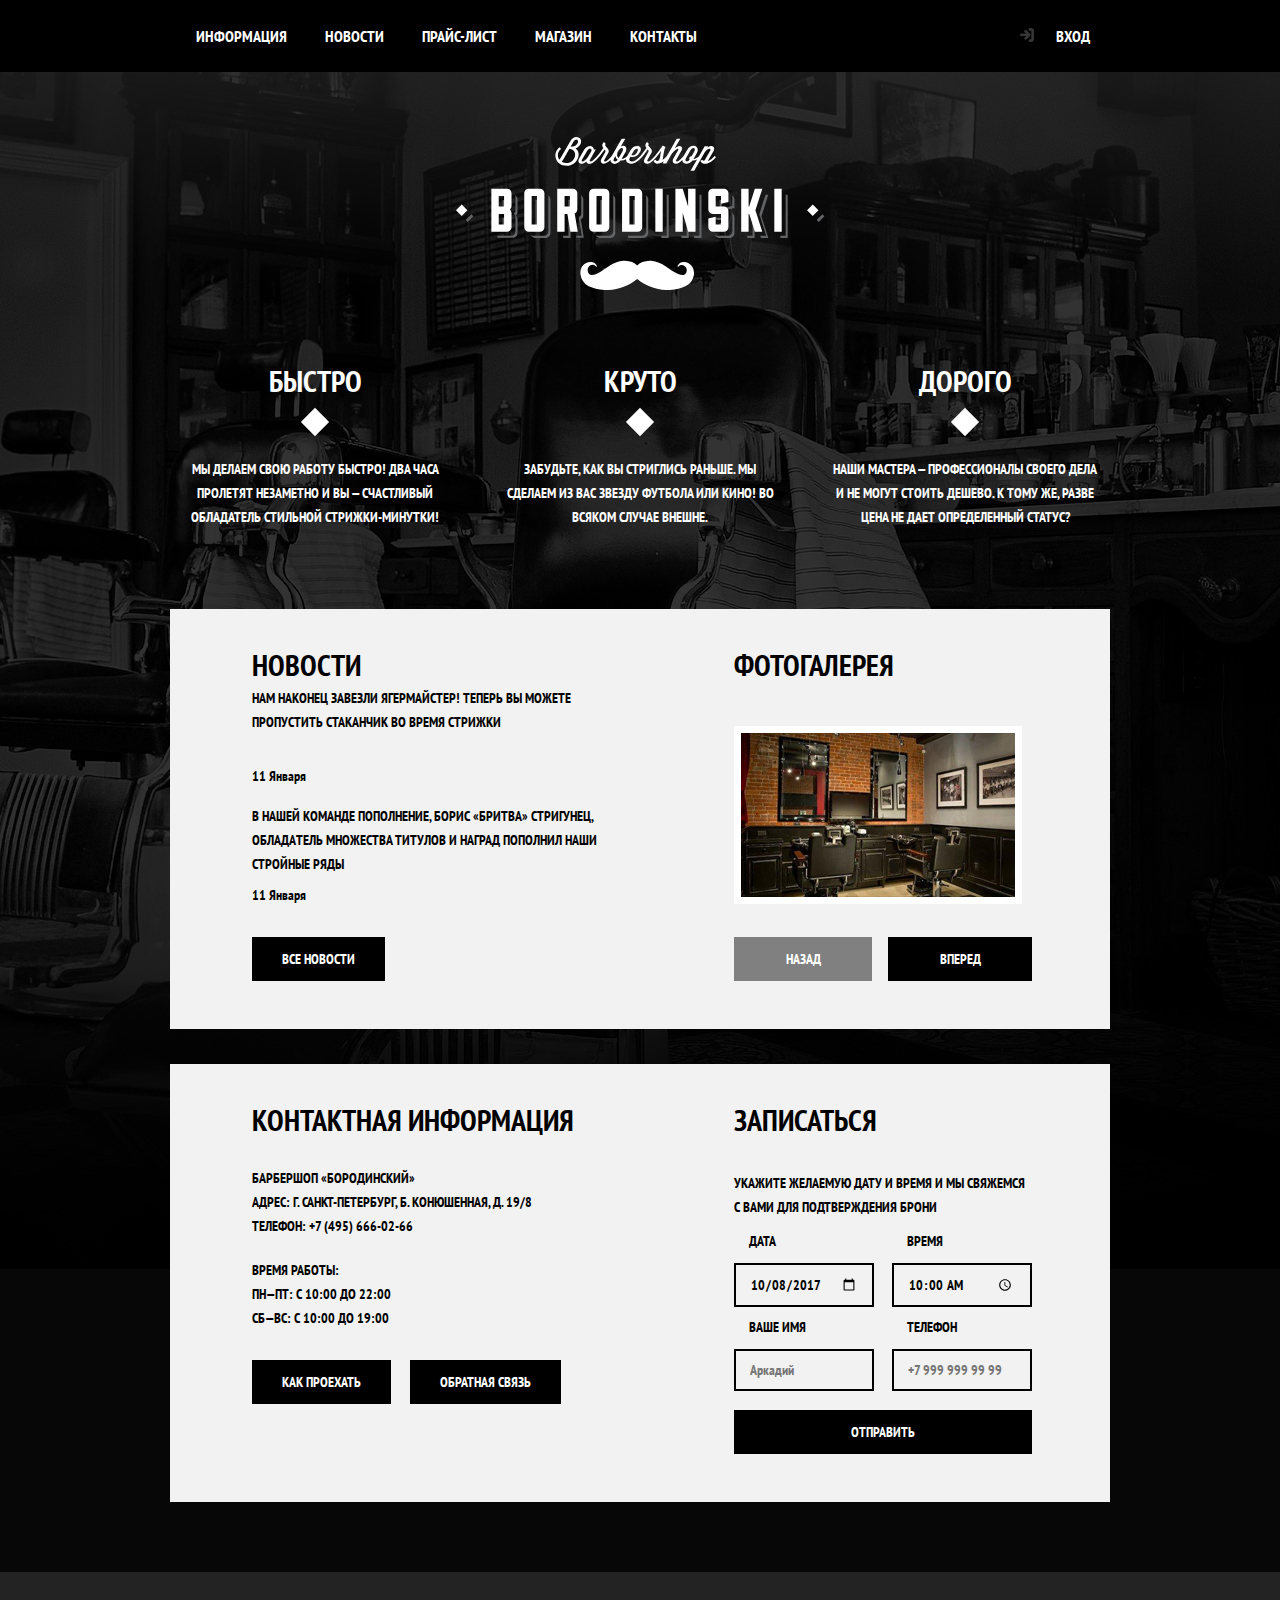
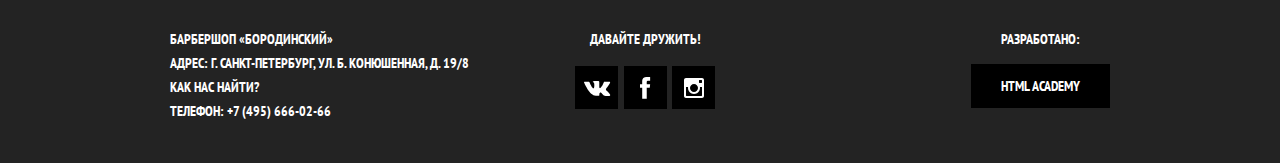
==== commit fe68c85a: "Finished popup beta v1.0 in js" ====
--- a/index.html
+++ b/index.html
@@ -81,11 +81,19 @@
       <section class="photo">
         <h2 class="title photo__title">Фотогалерея</h2>
         <div class="photo__image">
-          <img src="img/photo.jpg" alt="1-фотография" width="285" height="165">
+          <ul class="photo__list" data-popup>
+            <li class="photo__item"><img src="img/photo.jpg" alt="1-фотография" width="285" height="165"></li>
+            <li class="photo__item"><img src="img/photo.jpg" alt="2-фотография" width="285" height="165"></li>
+            <li class="photo__item"><img src="img/photo.jpg" alt="3-фотография" width="285" height="165"></li>
+            <li class="photo__item"><img src="img/photo.jpg" alt="4-фотография" width="285" height="165"></li>
+            <li class="photo__item"><img src="img/photo.jpg" alt="5-фотография" width="285" height="165"></li>
+            <li class="photo__item"><img src="img/photo.jpg" alt="6-фотография" width="285" height="165"></li>
+            <li class="photo__item"><img src="img/photo.jpg" alt="7-фотография" width="285" height="165"></li>
+          </ul>
         </div>
         <div class="photo__buttons">
-          <button class="button">Назад</button>
-          <button class="button">Вперед</button>
+          <button class="button" data-action="prev" disabled>Назад</button>
+          <button class="button" data-action="next">Вперед</button>
         </div>
       </section>
     </div>
@@ -173,6 +181,8 @@
       </p>
     </div>
   </footer>
+
+  <script src="js/index.js"></script>
 </body>
 
 </html>--- a/css/style.css
+++ b/css/style.css
@@ -287,8 +287,13 @@
   margin: 0;
   margin-bottom: 40px;
 }
+
 .photo__image {
-  margin: 0;
+  position: relative;
+  margin: 0;
+  width: 288px;
+  height: 178px;
+  overflow: hidden;
 
   text-align: center;
     
@@ -296,10 +301,24 @@
   border: 7px solid #ffffff;
 }
 
+.photo__list {
+  left: 0;
+  top: 0;
+  display: flex;
+  height: 100%;
+  width: 9999px;
+  transition: 1s;
+}
+
+.photo__item {
+  height: 100%;
+  width: 277px;
+}
+
 .photo__image img {
-  vertical-align: top;
-  height: 164px;
-  width: 286px;
+  object-fit: cover;
+  height: 100%;
+  width: 100%;
 }
 
 .photo__buttons {
@@ -311,6 +330,10 @@
 }
 .photo__buttons .button {
   flex-grow: 1;
+}
+
+.button:disabled {
+  background-color: gray;
 }
 
 /* CONTACTS */
